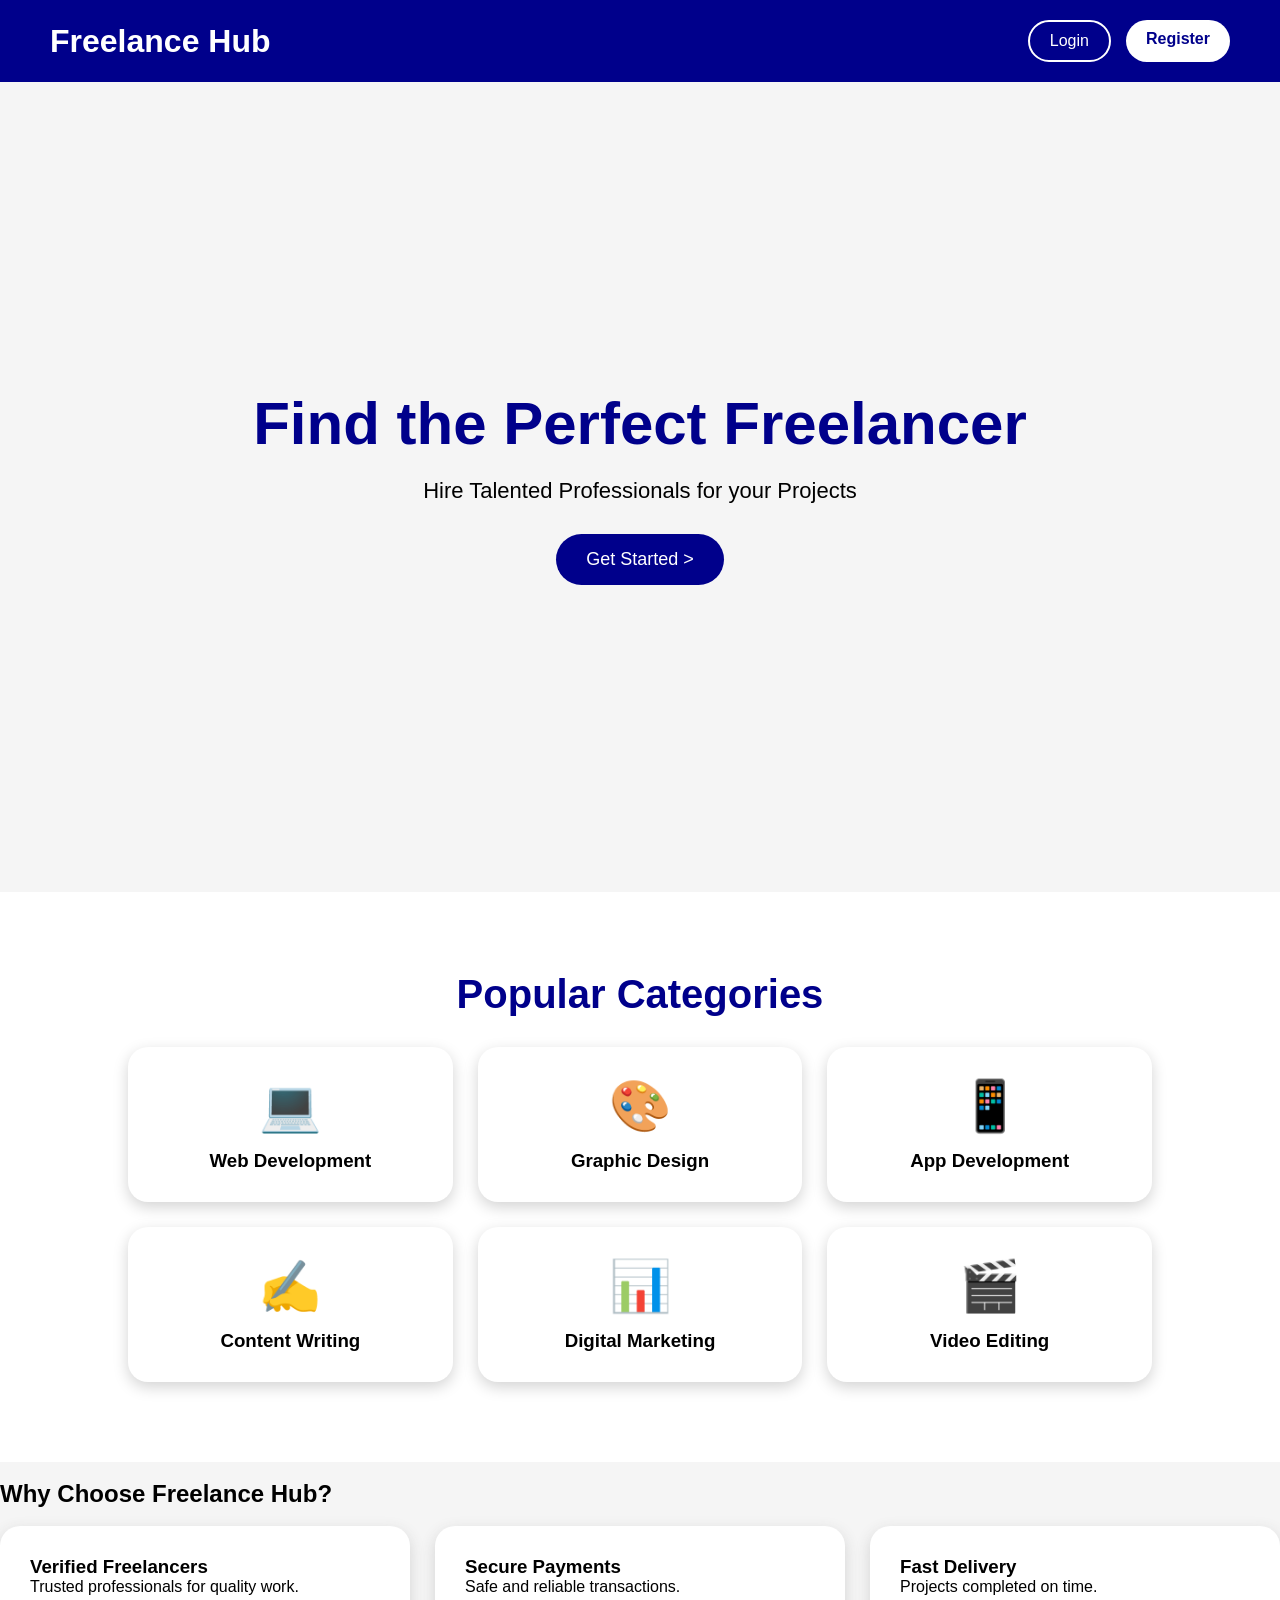
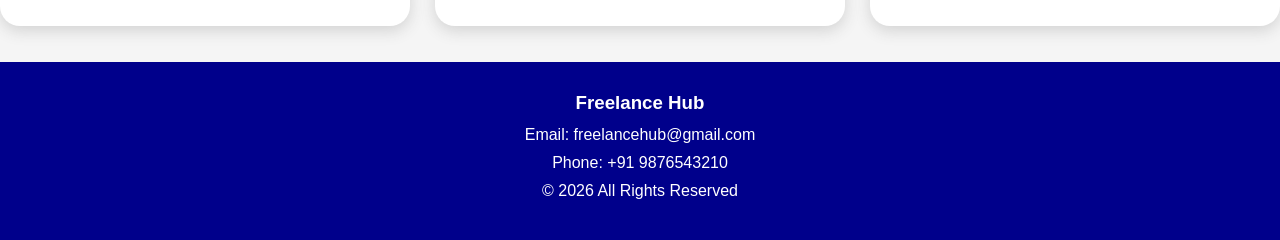
==== index.html @ 7cc54970 "Add files via upload" ====
<!DOCTYPE html>
<html>
    <head>
        <meta charset="UTF-8">
        <meta name="viewport" content="width=device-width,initial-scale=1.0">

        <title>Freelancer Marketplace</title>
        <link rel="stylesheet" href="style.css">
    </head>
    <body>

        <nav>

    <div class="logo">
        Freelance Hub
    </div>

    <div class="nav-buttons">

        <a href="login.html" class="login-btn">
            Login
        </a>

        <a href="register.html" class="register-btn">
            Register
        </a>

    </div>

</nav>

        <section class="hero">
            <h1>Find the Perfect Freelancer</h1>
            
            <p>Hire Talented Professionals for your Projects</p>

            <button>Get Started > </button>
        </section>

                <section class="categories">

            <h2>Popular Categories</h2>

            <div class="category-container">

            <div class="category-card">
            <div class="icon">💻</div>
            <h3>Web Development</h3>
            </div>

            <div class="category-card">
            <div class="icon">🎨</div>
            <h3>Graphic Design</h3>
            </div>

            <div class="category-card">
            <div class="icon">📱</div>
            <h3>App Development</h3>
            </div>

            <div class="category-card">
            <div class="icon">✍️</div>
            <h3>Content Writing</h3>
            </div>

            <div class="category-card">
            <div class="icon">📊</div>
            <h3>Digital Marketing</h3>
            </div>

            <div class="category-card">
            <div class="icon">🎬</div>
            <h3>Video Editing</h3>
            </div>

            </div>

            </section>

            <section class="why-us">
                <br>

                <h2>Why Choose Freelance Hub?</h2>
                <br>
        

                <div class="category-container">

                <div class="category-card">
                <h3>Verified Freelancers</h3>
                <p>Trusted professionals for quality work.</p>
                </div>

                <div class="category-card">
                <h3>Secure Payments</h3>
                <p>Safe and reliable transactions.</p>
                </div>

                <div class="category-card">
                <h3>Fast Delivery</h3>
                <p>Projects completed on time.</p>
                </div>

                </div>

            </section>
            <br>
            <br>

        
    <footer class="footer">

        <h3>Freelance Hub</h3>

        <p>Email:   freelancehub@gmail.com</p>

        <p>Phone:    +91 9876543210</p>

        <p>© 2026 All Rights Reserved</p>

        </footer>

        </body>
        </html>
---- style.css ----
*{
    margin:0;
    padding:0;
    font-family:Arial, sans-serif;
}

body{
    background:whitesmoke;
    color: black;
}

nav{
    display:flex;
    justify-content: space-between;
    align-items: center;
    padding: 20px 50px;
    background: darkblue;
    color:white
}

.logo{
    font-size: 32px;
    font-weight: bold;
    color: white;
}

ul{
    display:flex;
    list-style: none;
    gap:25px;
}

ul li a{
    color:white;
    text-decoration: none;
}

.hero{
    height:90vh;
    display:flex;
    flex-direction: column;
    justify-content: center;
    align-items: center;
    text-align: center;
}

.hero h1{
    font-size: 60px;
    margin-bottom:20px;
    color: darkblue;
}

.hero p{
    font-size:22px;
    margin-bottom:30px;
}

button{
    padding: 15px 30px;
    border: none;
    border-radius:30px;
    font-size: 18px;
    cursor:pointer;
    transition:0.4s;
    background: darkblue;
    color: white;
    
}

button:hover{
   box-shadow: 5px ;
   background-color:darkslateblue;
   transform:translateY(-5px);

}

.hero{
    animation: fadeIn 2s ;
}
@keyframes fadeIn{
    from{
        opacity: 0;
        transform: translateY(50px);
    }
    to{
        opacity: 1;
        transform: translateY(0);
    }
}

@media(max-width:768px){
    nav{
        flex-direction: column;
    }
    ul{
        flex-direction: column;
        margin-top: 20px;
    }
    .hero h1{
        font-size: 35px;
    }
    .hero p{
        font-size:18px;
    }
    button{
        width:80%
    }
}

.categories{
    padding:80px 10%;
    text-align:center;
    background:white;
}

.categories h2{
    font-size:40px;
    color:darkblue;
    margin-bottom:30px;
}

.category-container{
    display:grid;
    grid-template-columns:repeat(3,1fr);
    gap:25px;
}

.category-card{
    background:white;
    padding:30px;
    border-radius:20px;
    box-shadow:0 5px 15px lightgray;
    transition:0.4s;
    cursor: pointer;
}

.icon{
    font-size:50px;
    margin-bottom:15px;
}

.category-card h3{
    color:black;
}

.stats{
    padding:60px 10%;
    text-align:center;
    background:whitesmoke;
}

.stats h2{
    font-size:36px;
    color:darkblue;
    margin-bottom:40px;
}

.stats-container{
    display:grid;
    grid-template-columns:repeat(4,1fr);
    gap:25px;
}

.stat-card{
    background:white;
    padding:30px;
    border-radius:20px;
    box-shadow:0 5px 15px lightgray;
}

.stat-card h3{
    font-size:32px;
    color:darkblue;
    margin-bottom:10px;
}

.stat-card p{
    color:gray;
}


.Freelancer{
    padding:80px 10%;
    text-align:center;
    background:white;
}

.Freelancer h2{
    font-size:40px;
    margin-bottom:40px;
    color:darkblue;
}

.Freelancer-container{
    display:grid;
    grid-template-columns:repeat(3,1fr);
    gap:30px;
}

.Freelancer-card{
    background:white;
    padding:25px;
    border-radius:20px;
    box-shadow:0 5px 15px lightgray;
    transition:0.4s;
}

.Freelancer-card:hover{
    transform:translateY(-10px);
    box-shadow:0 15px 25px gray;
}

.Freelancer-card img{
    width:120px;
    height:120px;
    border-radius:50%;
    object-fit:cover;
    margin-bottom:15px;
}

.Freelancer-card h3{
    margin-bottom:10px;
    color:black;
}

.Freelancer-card p{
    color:gray;
    margin-bottom:15px;
}

.hire-btn{
    background:blue;
    color:white;
    border:none;
    padding:12px 25px;
    border-radius:30px;
    cursor:pointer;
}

.hire-btn:hover{
    background:darkblue;
}

@media(max-width:768px){

.Freelancer-container{
    grid-template-columns:1fr;
}

.project-container{
    grid-template-columns:1fr;
}

.category-container{
    grid-template-columns:1fr;
}

.stats-container{
        grid-template-columns:1fr;
    }

}

.projects{
    padding:80px 10%;
    background:whitesmoke;
    text-align:center;
}

.projects h2{
    font-size:40px;
    color:darkblue;
    margin-bottom:40px;
}

.project-container{
    display:grid;
    grid-template-columns:repeat(3,1fr);
    gap:30px;
}

.project-card{
    background:white;
    padding:25px;
    border-radius:20px;
    box-shadow:0 5px 15px lightgray;
    transition:0.4s;
}

.project-card:hover{
    transform:translateY(-10px);
    box-shadow:0 15px 25px gray;
}

.project-card h3{
    margin-bottom:15px;
}

.project-card p{
    margin-bottom:10px;
    color:gray;
}

.bid-btn{
    background:blue;
    color:white;
    border:none;
    padding:12px 25px;
    border-radius:30px;
    cursor:pointer;
}

.bid-btn:hover{
    background:darkblue;
}

.footer{
    background:darkblue;
    color:white;
    text-align:center;
    padding:30px;
}

.footer h3{
    margin-bottom:12px;
}

.footer p{
    margin:10px 0;
}


/*login page*/
.login-container{
    width:350px;
    margin:130px auto;
    padding:30px;
    background:white;
    border-radius:28px;
    box-shadow:0 5px 15px lightgray;
    text-align:center;
}

.login-container h2{
    margin-bottom:20px;
    color:darkblue;
}

.login-container input{
    width:80%;
    padding:12px;
    margin:10px 0;
    border:1px solid gray;
    border-radius:8px;
}

.login-container button{
    background:darkblue;
    color:white;
    border:none;
    padding:12px 25px;
    border-radius:25px;
    cursor:pointer;
}

/*Register page*/
.register-container{
    width:350px;
    margin:100px auto;
    padding:30px;
    background:white;
    border-radius:15px;
    box-shadow:0 5px 15px lightgray;
    text-align:center;
}

.register-container h2{
    margin-bottom:20px;
    color:darkblue;
}

.register-container input{
    width:90%;
    padding:12px;
    margin:10px auto;
    display:block;
    border:1px solid gray;
    border-radius:8px;
}

.register-container button{
    background:darkblue;
    color:white;
    border:none;
    padding:12px 25px;
    border-radius:25px;
    cursor:pointer;
}

.register-container button:hover{
    background:darkblue;
}

textarea{
    width:90%;
    padding:12px;
    margin:10px auto;
    display:block;
    border:1px solid darkslateblue;
    border-radius:8px;
}


.nav-buttons{
    display:flex;
    gap:15px;
}

.login-btn{
    text-decoration:none;
    color:white;
    padding:10px 20px;
    border:2px solid white;
    border-radius:25px;
}

.register-btn{
    text-decoration:none;
    background:white;
    color:darkblue;
    padding:10px 20px;
    border-radius:25px;
    font-weight:bold;
}

.login-btn:hover{
    background:white;
    color:darkblue;
}

.register-btn:hover{
    background:whitesmoke;
}

.category-card a{
    text-decoration:none;
    color:inherit;

}

.category-card:hover{
    transform:translateY(-25px) scale(1.05);
    box-shadow:0 15px 30px gray;
}

/* Contact Page */

.contact-container{
    width:450px;
    margin:80px auto;
    padding:35px;
    background:white;
    border-radius:20px;
    box-shadow:0 5px 15px lightgray;
    text-align:center;
}

.contact-container h2{
    color:darkblue;
    margin-bottom:20px;
}

.contact-container input,
.contact-container textarea{
    width:90%;
    padding:12px;
    margin:10px 0;
    border:1px solid lightgray;
    border-radius:8px;
    font-size:16px;
}

.contact-container button{
    background:darkblue;
    color:white;
    padding:12px 25px;
    border:none;
    border-radius:25px;
    cursor:pointer;
    margin-top:10px;
}

.contact-container button:hover{
    background:darkblue;
}

.contact-container p{
    margin-top:15px;
    color:gray;
}

.search-bar{
    width:400px;
    padding:15px;
    margin-top:20px;
    border:1px solid lightgray;
    border-radius:30px;
    font-size:16px;
}

.project-card p{
    margin-bottom:10px;
}

.project-card p:last-of-type{
    color:green;
    font-weight:bold;
}

.role-select{
    display:flex;
    justify-content:center;
    gap:28px;
    margin:15px 0;
    font-size:15px;
}
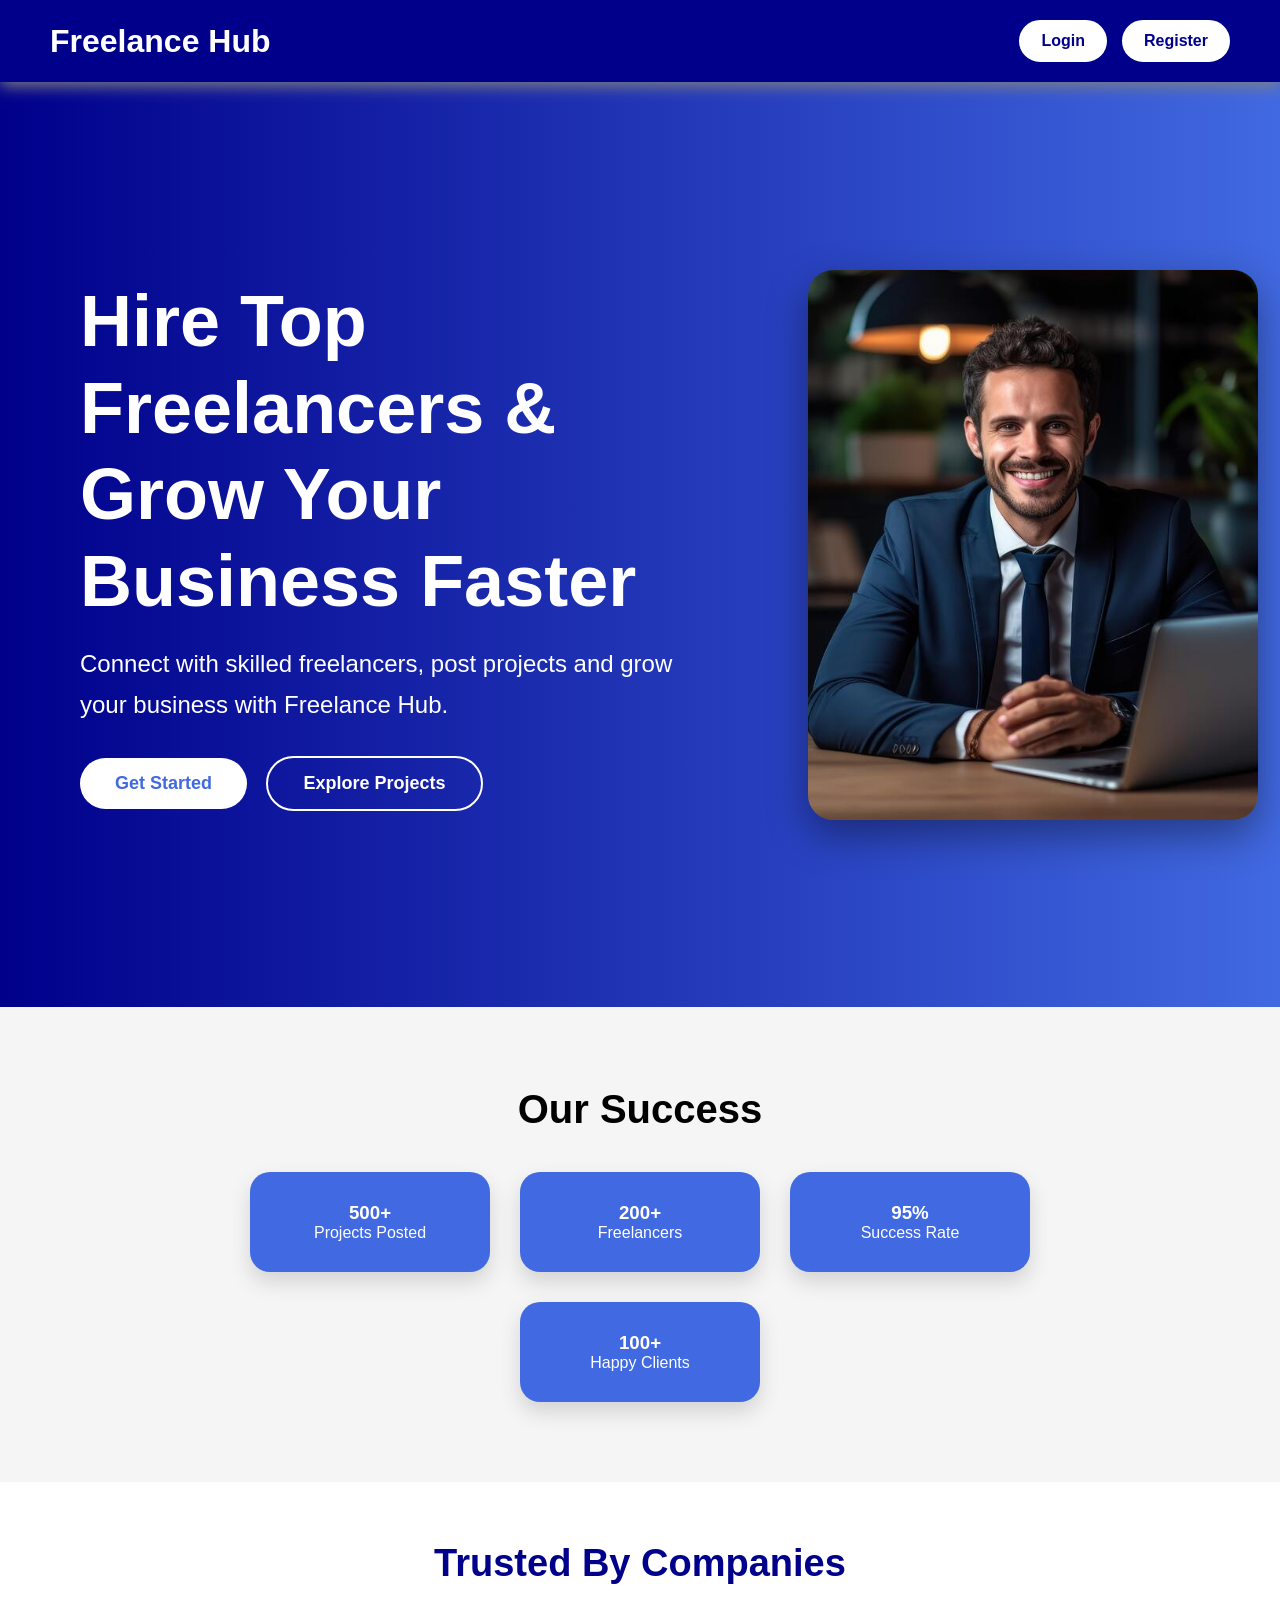
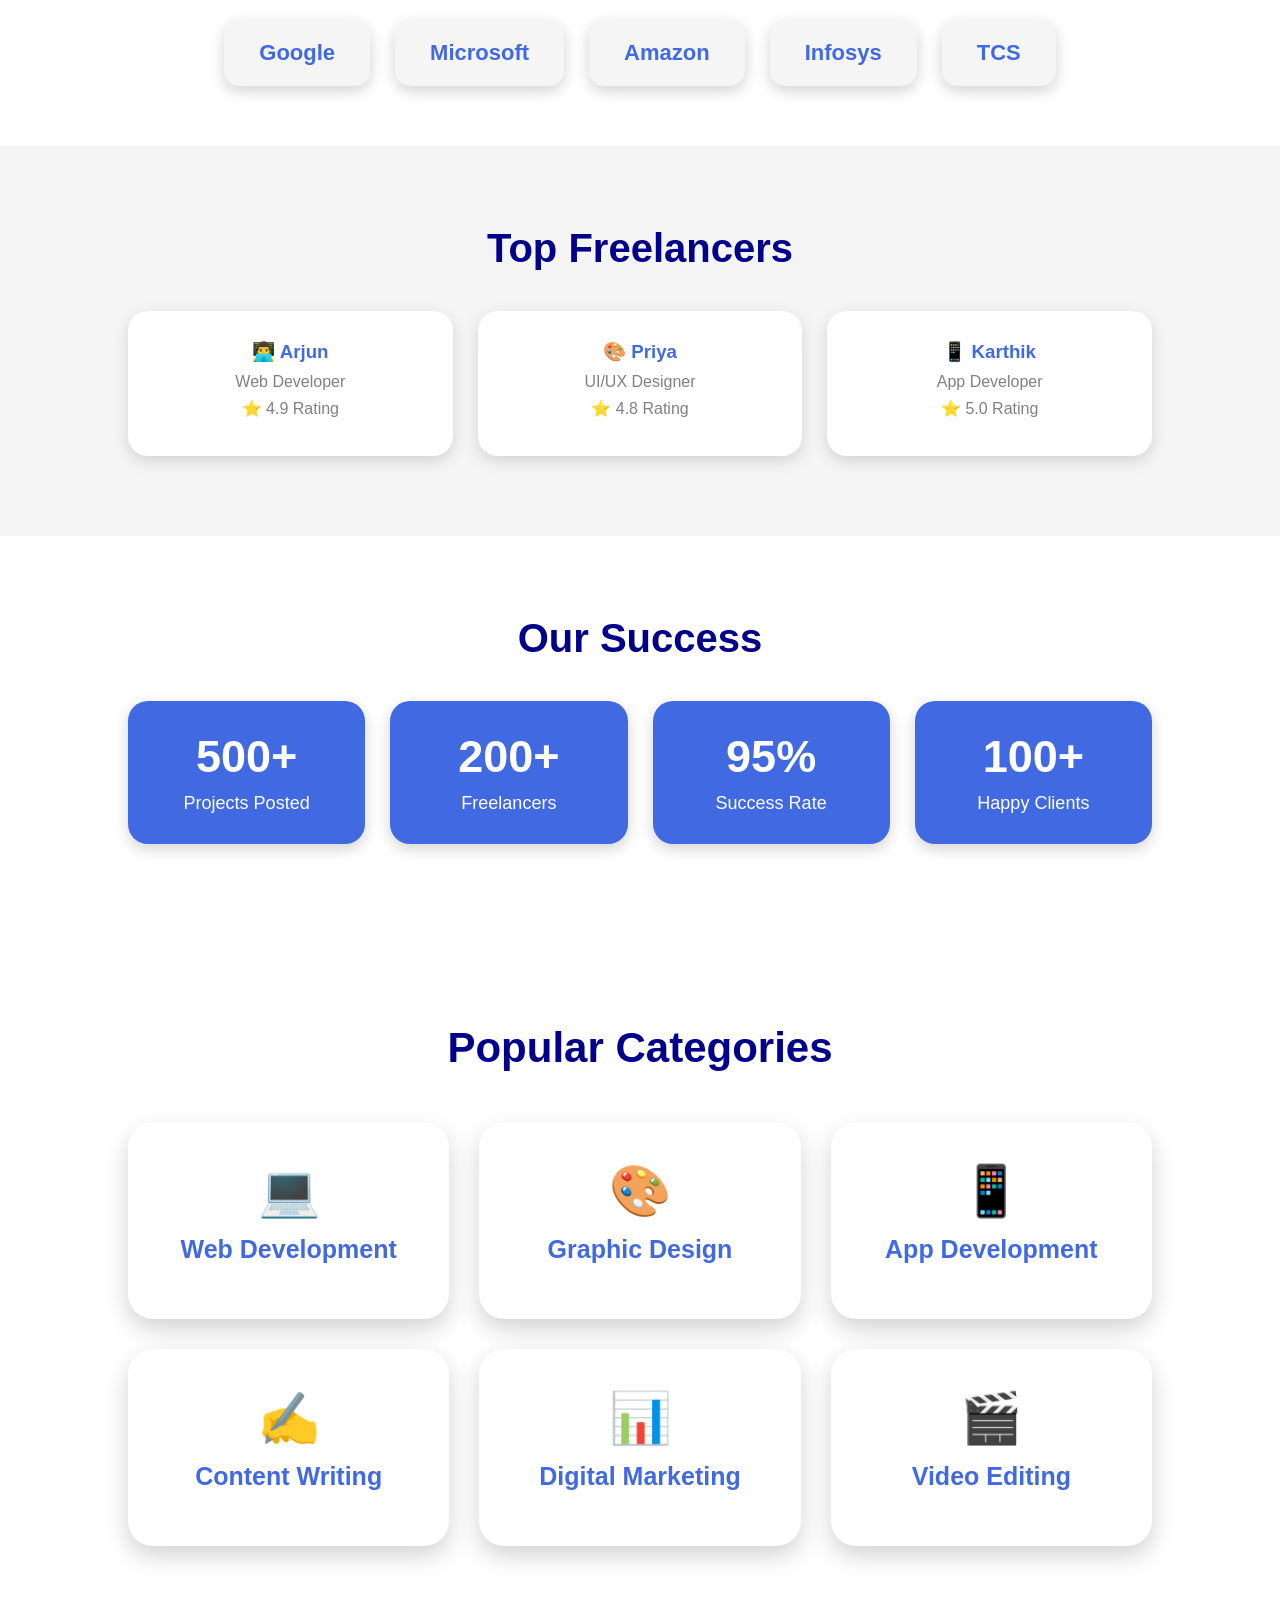
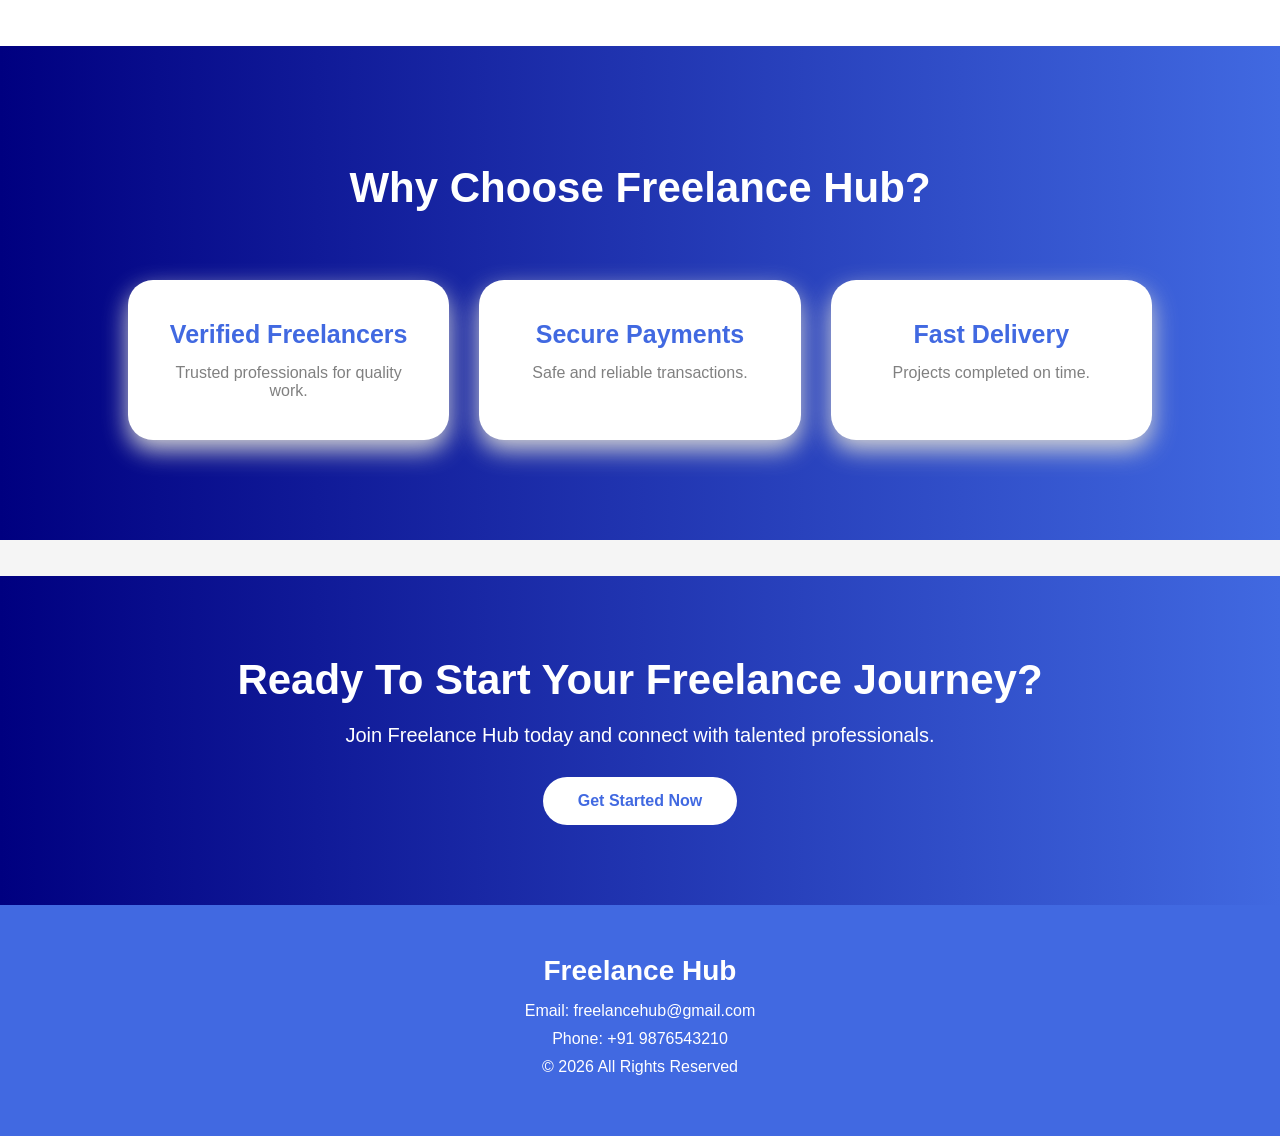
==== commit 9e6bde1a: "Add files via upload Updated" ====
--- a/index.html
+++ b/index.html
@@ -5,7 +5,7 @@
         <meta name="viewport" content="width=device-width,initial-scale=1.0">
 
         <title>Freelancer Marketplace</title>
-        <link rel="stylesheet" href="style.css">
+        <link rel="stylesheet" href="style1.css">
     </head>
     <body>
 
@@ -28,16 +28,157 @@
     </div>
 
 </nav>
-
-        <section class="hero">
-            <h1>Find the Perfect Freelancer</h1>
-            
-            <p>Hire Talented Professionals for your Projects</p>
-
-            <button>Get Started > </button>
-        </section>
-
-                <section class="categories">
+<section class="hero">
+
+<div class="hero-left">
+<h1>
+Hire Top Freelancers &
+Grow Your Business Faster
+</h1>
+
+<p>
+Connect with skilled freelancers, post projects and grow your business with Freelance Hub.
+</p>
+<button>Get Started</button>
+
+<button class="explore-btn">
+Explore Projects
+</button>
+
+</div>
+<div class="hero-right">
+
+<img src="bg.jpeg" alt="Freelancer" class="hero-image">
+
+</div>
+
+
+
+
+
+</section>
+
+<section class="success-section">
+
+<h2>Our Success</h2>
+
+<div class="success-container">
+
+<div class="success-card">
+<h3>500+</h3>
+<p>Projects Posted</p>
+</div>
+
+<div class="success-card">
+<h3>200+</h3>
+<p>Freelancers</p>
+</div>
+
+<div class="success-card">
+<h3>95%</h3>
+<p>Success Rate</p>
+</div>
+
+<div class="success-card">
+<h3>100+</h3>
+<p>Happy Clients</p>
+</div>
+
+</div>
+
+</section>
+
+<section class="companies">
+
+<h2>Trusted By Companies</h2>
+
+<div class="company-container">
+
+<div class="company-card">Google</div>
+
+<div class="company-card">Microsoft</div>
+
+<div class="company-card">Amazon</div>
+
+<div class="company-card">Infosys</div>
+
+<div class="company-card">TCS</div>
+
+</div>
+
+</section>
+
+<section class="featured-home">
+
+<h2>Top Freelancers</h2>
+
+<div class="featured-home-container">
+
+<div class="featured-home-card">
+
+<h3>👨‍💻 Arjun</h3>
+
+<p>Web Developer</p>
+
+<p>⭐ 4.9 Rating</p>
+
+</div>
+
+<div class="featured-home-card">
+
+<h3>🎨 Priya</h3>
+
+<p>UI/UX Designer</p>
+
+<p>⭐ 4.8 Rating</p>
+
+</div>
+
+<div class="featured-home-card">
+
+<h3>📱 Karthik</h3>
+
+<p>App Developer</p>
+
+<p>⭐ 5.0 Rating</p>
+
+</div>
+
+</div>
+
+</section>
+
+<section class="home-stats">
+
+<h2>Our Success</h2>
+
+<div class="home-stats-container">
+
+<div class="home-stat-card">
+<h1>500+</h1>
+<p>Projects Posted</p>
+</div>
+
+<div class="home-stat-card">
+<h1>200+</h1>
+<p>Freelancers</p>
+</div>
+
+<div class="home-stat-card">
+<h1>95%</h1>
+<p>Success Rate</p>
+</div>
+
+<div class="home-stat-card">
+<h1>100+</h1>
+<p>Happy Clients</p>
+</div>
+
+</div>
+
+</section>
+
+    <section class="categories">
 
             <h2>Popular Categories</h2>
 
@@ -82,6 +223,7 @@
 
                 <h2>Why Choose Freelance Hub?</h2>
                 <br>
+
         
 
                 <div class="category-container">
@@ -107,6 +249,20 @@
             <br>
             <br>
 
+            <section class="cta">
+
+<h2>Ready To Start Your Freelance Journey?</h2>
+
+<p>
+Join Freelance Hub today and connect with talented professionals.
+</p>
+
+<a href="register.html" class="cta-btn">
+Get Started Now
+</a>
+
+</section>
+
         
     <footer class="footer">
 
--- a/style1.css
+++ b/style1.css
@@ -0,0 +1,1549 @@
+*{
+    margin:0;
+    padding:0;
+    font-family:Arial, sans-serif;
+}
+
+*{
+    font-family: Arial, sans-serif !important;
+}
+
+html{
+    scroll-behavior: smooth;
+}
+
+body{
+    background:whitesmoke;
+    color: black;
+}
+nav{
+    display:flex;
+    justify-content:space-between;
+    align-items:center;
+
+    padding:20px 50px;
+
+    background:darkblue;
+
+    position:sticky;
+    top:0;
+    z-index:1000;
+
+    box-shadow:0 4px 15px gray;
+}
+
+.logo{
+    font-size:32px;
+    font-weight:bold;
+    color:white;
+}
+
+ul{
+    display:flex;
+    list-style:none;
+    gap:20px;
+}
+
+ul li a{
+    color:white;
+    text-decoration:none;
+
+    padding:10px 20px;
+
+    border-radius:25px;
+
+    transition:0.3s;
+}
+
+ul li a:hover{
+    background:white;
+    color:darkblue;
+}
+.hero{
+    display:flex;
+    justify-content:space-between;
+    align-items:center;
+
+    padding:80px 10%;
+
+    background:linear-gradient(135deg,#00008b,#3f6cff);
+    color:white;
+}
+
+.hero-left{
+    width:50%;
+}
+
+.hero-left h1{
+    font-size:65px;
+    margin-bottom:20px;
+}
+
+.hero-left p{
+    font-size:24px;
+    line-height:1.6;
+    margin-bottom:30px;
+}
+
+.hero-image{
+    width:450px;
+    height:550px;
+
+    object-fit:cover;
+
+    border-radius:25px;
+
+    box-shadow:0 15px 40px rgba(0,0,0,0.4);
+}
+
+
+.hero-right{
+    width:35%;
+    display:flex;
+    flex-direction:column;
+    gap:20px;
+}
+
+.hero-box{
+    background:white;
+    padding:25px;
+    border-radius:20px;
+    box-shadow:0 10px 25px lightgray;
+    text-align:center;
+}
+
+.hero-box h2{
+    color:royalblue;
+    font-size:40px;
+}
+
+.hero-box p{
+    color:gray;
+}
+
+.search-bar{
+    width:450px;
+    padding:18px;
+    border:none;
+    border-radius:40px;
+    font-size:18px;
+    box-shadow:0 5px 15px gray;
+    outline:none;
+    margin-bottom:20px;
+}
+button{
+    background:white;
+    color:royalblue;
+    padding:15px 35px;
+    border:none;
+    border-radius:35px;
+    font-size:18px;
+    font-weight:bold;
+    cursor:pointer;
+    transition:0.4s;
+}
+
+button:hover{
+    transform:translateY(-5px);
+}
+
+.hero{
+    animation: fadeIn 2s ;
+}
+@keyframes fadeIn{
+    from{
+        opacity: 0;
+        transform: translateY(50px);
+    }
+    to{
+        opacity: 1;
+        transform: translateY(0);
+    }
+}
+
+@media(max-width:768px){
+    nav{
+        flex-direction: column;
+    }
+    ul{
+        flex-direction: column;
+        margin-top: 20px;
+    }
+    .hero h1{
+        font-size: 35px;
+    }
+    .hero p{
+        font-size:18px;
+    }
+    button{
+        width:80%
+    }
+}
+
+.categories{
+    padding:100px 10%;
+    text-align:center;
+    background:white;
+}
+
+.categories h2{
+    font-size:40px;
+    color:darkblue;
+    margin-bottom:30px;
+}
+
+.category-container{
+    display:grid;
+    grid-template-columns:repeat(3,1fr);
+    gap:25px;
+}
+
+.category-card{
+    background:white;
+    padding:40px;
+    border-radius:25px;
+    text-align:center;
+    box-shadow:0 10px 25px lightgray;
+    transition:0.4s;
+}
+
+.category-card:hover{
+    transform:translateY(-15px);
+}
+
+.category-card h3{
+    font-size:25px;
+    margin-bottom:15px;
+    color:royalblue;
+}
+
+.category-card p{
+    color:gray;
+}
+
+.icon{
+    font-size:50px;
+    margin-bottom:15px;
+}
+
+.categories{
+    padding:100px 10%;
+    background:white;
+}
+
+.categories h2{
+    text-align:center;
+    font-size:42px;
+    color:darkblue;
+    margin-bottom:50px;
+}
+
+.category-container{
+    display:grid;
+    grid-template-columns:repeat(3,1fr);
+    gap:30px;
+}
+
+
+.companies{
+    padding:80px 10%;
+    text-align:center;
+    background:white;
+}
+
+.companies h2{
+    font-size:40px;
+    margin-bottom:40px;
+    color:darkblue;
+}
+
+.company-container{
+    display:flex;
+    justify-content:center;
+    gap:25px;
+    flex-wrap:wrap;
+}
+
+.company-card{
+    background:whitesmoke;
+    padding:20px 40px;
+    border-radius:15px;
+    font-size:22px;
+    font-weight:bold;
+    box-shadow:0 5px 15px lightgray;
+}
+
+.stats{
+    padding:100px 10%;
+    background:whitesmoke;
+    text-align:center;
+}
+
+.stats h2{
+    font-size:42px;
+    color:darkblue;
+}
+
+.stats-container{
+    display:grid;
+    grid-template-columns:repeat(4,1fr);
+    gap:25px;
+    margin-top:50px;
+}
+.stat-card{
+    background:white;
+    padding:35px;
+    border-radius:25px;
+    text-align:center;
+    box-shadow:0 10px 25px lightgray;
+    border-top:6px solid royalblue;
+    transition:0.4s;
+}
+
+.stat-card:hover{
+    transform:translateY(-10px);
+}
+
+.stat-card h3{
+    font-size:45px;
+    color:royalblue;
+    margin-bottom:10px;
+}
+
+.stat-card p{
+    color:gray;
+    font-size:18px;
+}
+
+.stat-card h2{
+    font-size:40px;
+    margin-bottom:10px;
+}
+
+.Freelancer{
+    padding:50px 5%;
+
+    background:
+    linear-gradient(
+    135deg,
+    midnightblue,
+    royalblue,
+    deepskyblue
+    );
+
+    min-height:100vh;
+}
+
+.Freelancer h2{
+    color:white;
+    font-size:50px;
+    margin-bottom:15px;
+}
+
+.Freelancer-container{
+    display:grid;
+    grid-template-columns:repeat(3,1fr);
+    gap:30px;
+
+    max-width:1200px;
+    margin:50px auto 0 auto;
+}
+
+.Freelancer-card{
+   background:white;
+    padding:25px;
+    border-radius:20px;
+    box-shadow:0 5px 15px lightgray;
+    transition:0.4s;
+}
+
+.Freelancer-card:hover{
+    transform:translateY(-10px);
+    box-shadow:0 15px 25px gray;
+}
+
+.Freelancer-card img{
+    width:120px;
+    height:120px;
+    border-radius:50%;
+    object-fit:cover;
+    margin-bottom:15px;
+}
+
+.Freelancer-card h3{
+    margin-bottom:10px;
+    color:black;
+}
+
+.Freelancer-card p{
+    color:gray;
+    margin-bottom:15px;
+}
+
+.hire-btn{
+    background:blue;
+    color:white;
+    border:none;
+    padding:12px 25px;
+    border-radius:30px;
+    cursor:pointer;
+}
+
+.hire-btn:hover{
+    background:darkblue;
+}
+
+@media(max-width:768px){
+
+.Freelancer-container{
+    grid-template-columns:1fr;
+}
+
+.project-container{
+    grid-template-columns:1fr;
+}
+
+.category-container{
+    grid-template-columns:1fr;
+}
+
+.stats-container{
+        grid-template-columns:1fr;
+    }
+
+}
+
+.projects{
+    padding:80px 10%;
+    background:whitesmoke;
+    text-align:center;
+}
+
+.projects h2{
+    font-size:40px;
+    color:whitesmoke;
+    margin-bottom:40px;
+}
+
+.project-container{
+    display:grid;
+    grid-template-columns:repeat(3,1fr);
+    gap:30px;
+}
+.project-card{
+    background:white;
+
+    padding:30px;
+
+    border-radius:25px;
+
+    text-align:center;
+
+    box-shadow:0 10px 25px lightgray;
+
+    transition:0.4s;
+}
+
+.project-card:hover{
+    transform:translateY(-10px);
+    box-shadow:0 20px 35px gray;
+}
+
+.project-card h3{
+    margin-bottom:15px;
+}
+
+.project-card p{
+    margin-bottom:10px;
+    color:gray;
+}
+
+.button{
+    background:royalblue;
+    color:white;
+    border:none;
+    padding:15px 30px;
+    border-radius:30px;
+    cursor:pointer;
+    transition:0.4s;
+}
+
+button:hover{
+    background:darkblue;
+    transform:translateY(-5px);
+}
+
+.budget{
+    color:green;
+    font-size:22px;
+    font-weight:bold;
+    margin:15px 0;
+}
+
+.status{
+    color:royalblue;
+    font-weight:bold;
+    margin:15px 0;
+}
+
+.bid-btn{
+    background:royalblue;
+    color:white;
+
+    border:none;
+
+    padding:12px 25px;
+
+    border-radius:30px;
+
+    cursor:pointer;
+
+    font-weight:bold;
+}
+
+.bid-btn:hover{
+    background:darkblue;
+}
+
+.footer{
+    background:royalblue;
+    color:white;
+    text-align:center;
+    padding:50px;
+}
+
+.footer h3{
+    font-size: 28px;
+    margin-bottom:15px;
+}
+
+.footer p{
+    margin:10px 0;
+}
+
+
+/*login page*/
+.login-container{
+    width:400px;
+    background:white;
+    padding:40px;
+    border-radius:25px;
+    text-align:center;
+    box-shadow:0 15px 35px gray;
+}
+
+.login-container h2{
+    color:darkblue;
+    font-size:35px;
+    margin-bottom:10px;
+}
+.login-text{
+    color:gray;
+    margin-bottom:25px;
+}
+
+.login-container h2{
+    color:darkblue;
+    font-size:35px;
+    margin-bottom:10px;
+}
+
+.login-container input{
+    width:100%;
+    padding:15px;
+    margin:12px 0;
+    border:1px solid lightgray;
+    border-radius:12px;
+    font-size:16px;
+}
+.login-container button{
+    width:100%;
+    background:royalblue;
+    color:white;
+    padding:15px;
+    border:none;
+    border-radius:12px;
+    font-size:18px;
+    cursor:pointer;
+    margin-top:15px;
+}
+
+.login-container button:hover{
+    background:darkblue;
+}
+.login-page{
+    min-height:100vh;
+    display:flex;
+    justify-content:center;
+    align-items:center;
+
+    background:linear-gradient(
+    to right,
+    navy,
+    royalblue,
+    deepskyblue
+    );
+}
+
+/*Register page*/
+.register-container{
+    width:450px;
+
+    background:white;
+
+    padding:40px;
+
+    border-radius:25px;
+
+    text-align:center;
+
+    box-shadow:0 15px 35px gray;
+}
+
+.register-container h2{
+    color: darkblue;
+    font-size:35px;
+    margin-bottom:10px;
+    
+}
+
+.register-text{
+    color:gray;
+    margin-bottom:25px;
+}
+.register-container input{
+    width:100%;
+
+    padding:8px;
+
+    margin:12px 0;
+
+    border:1px solid lightgray;
+
+    border-radius:12px;
+
+    font-size:16px;
+}
+
+.register-container button{
+    width:100%;
+
+    background:royalblue;
+
+    color:white;
+
+    padding:15px;
+
+    border:none;
+
+    border-radius:12px;
+
+    font-size:18px;
+
+    cursor:pointer;
+
+    margin-top:15px;
+}
+
+.register-container button:hover{
+    background:darkblue;
+}
+
+.register-link{
+    margin-top:20px;
+}
+
+.register-link a{
+    text-decoration:none;
+    color:royalblue;
+    font-weight:bold;
+}
+
+textarea{
+    width:90%;
+    padding:12px;
+    margin:10px auto;
+    display:block;
+    border:1px solid darkslateblue;
+    border-radius:8px;
+}
+
+
+.nav-buttons{
+    display:flex;
+    gap:15px;
+}
+
+.login-btn{
+    text-decoration:none;
+    background:white;
+    color:darkblue;
+    padding:10px 20px;
+    border:2px solid white;
+    border-radius:25px;
+    font-weight: bold;
+}
+
+.register-btn{
+    text-decoration:none;
+    background:white;
+    color:darkblue;
+    padding:10px 20px;
+    border:2px solid white;
+    border-radius:25px;
+    font-weight:bold;
+}
+
+.login-btn:hover{
+    background:royalblue;
+    color:white;
+}
+
+.register-btn:hover{
+    background:royalblue;
+    color:white
+}
+
+.category-card a{
+    text-decoration:none;
+    color:inherit;
+
+}
+
+.category-card:hover{
+    transform:translateY(-25px) scale(1.05);
+    box-shadow:0 15px 30px gray;
+}
+
+/* Contact Page */
+
+.contact-container{
+    width:700px;
+
+    max-width:90%;
+
+    margin:50px auto;
+
+    padding:40px;
+
+    background:white;
+
+    border-radius:25px;
+
+    box-shadow:0 10px 25px lightgray;
+}
+
+.contact-container h2{
+    color:darkblue;
+    margin-bottom:20px;
+}
+
+.contact-container input,
+.contact-container textarea{
+    width:90%;
+    padding:12px;
+    margin:10px 0;
+    border:1px solid lightgray;
+    border-radius:8px;
+    font-size:16px;
+}
+
+.contact-container button{
+    background:darkslate;
+    color:white;
+    padding:12px 25px;
+    border:none;
+    border-radius:25px;
+    cursor:pointer;
+    margin-top:10px;
+}
+
+.contact-container button:hover{
+    background:darkblue;
+}
+
+.contact-container p{
+    margin-top:15px;
+    color:gray;
+}
+
+.search-bar{
+    width:400px;
+    padding:15px;
+    margin-top:20px;
+    border:1px solid lightgray;
+    border-radius:30px;
+    font-size:16px;
+}
+
+.project-card p{
+    margin-bottom:10px;
+}
+
+.project-card p:last-of-type{
+    color:green;
+    font-weight:bold;
+}
+
+.role-select{
+    display:flex;
+    justify-content:space-around;
+
+    margin:20px 0;
+
+    padding:10px;
+
+    background:whitesmoke;
+
+    border-radius:12px;
+}
+
+.hero{
+    min-height:85vh;
+    background:linear-gradient(to right,darkblue,royalblue);
+    display:flex;
+    justify-content:space-between;
+    align-items:center;
+    padding:80px;
+}
+
+.hero-left{
+    width:55%;
+}
+.hero-left h1{
+    font-size:72px;
+    line-height:1.2;
+}
+.hero-left p{
+    font-size:24px;
+    color:white;
+    margin-bottom:30px;
+    line-height:1.7;
+}
+
+.hero-right{
+    width:35%;
+    display:flex;
+    flex-direction:column;
+    gap:20px;
+}
+
+.hero-box{
+    background:white;
+    padding:25px;
+    border-radius:20px;
+    text-align:center;
+    box-shadow:0 5px 15px lightgray;
+}
+
+.hero-box h2{
+    color:royalblue;
+    font-size:40px;
+}
+
+.hero-box p{
+    color:gray;
+}
+
+.featured{
+    padding:100px 10%;
+    text-align:center;
+    background:whitesmoke;
+}
+
+.featured h2{
+    font-size:40px;
+    color:darkblue;
+    margin-bottom:40px;
+}
+
+.featured-container{
+    display:grid;
+    grid-template-columns:repeat(3,1fr);
+    gap:30px;
+}
+
+.featured-card{
+    background:white;
+    padding:35px;
+    border-radius:25px;
+    box-shadow:0 10px 20px lightgray;
+    transition:0.4s;
+}
+
+.featured-card:hover{
+    transform:translateY(-10px);
+}
+
+.featured-card h3{
+    margin-bottom:15px;
+}
+
+.featured-card p{
+    color:gray;
+    margin-bottom:20px;
+}
+
+.recent-projects{
+    padding:100px 10%;
+    background:white;
+    text-align:center;
+}
+
+.recent-projects h2{
+    font-size:40px;
+    color:darkblue;
+    margin-bottom:40px;
+}
+
+.recent-container{
+    display:grid;
+    grid-template-columns:repeat(3,1fr);
+    gap:30px;
+}
+
+.recent-card{
+    background:whitesmoke;
+    padding:30px;
+    border-radius:20px;
+    border-left:6px solid royalblue;
+}
+
+.how-it-works{
+    padding:100px 10%;
+    text-align:center;
+    background:whitesmoke;
+}
+
+.how-it-works h2{
+    font-size:42px;
+    color:darkblue;
+    margin-bottom:50px;
+}
+
+.work-container{
+    display:grid;
+    grid-template-columns:repeat(3,1fr);
+    gap:30px;
+}
+
+.work-card{
+    background:white;
+    padding:40px;
+    border-radius:25px;
+    box-shadow:0 10px 25px lightgray;
+    transition:0.4s;
+}
+
+.work-card:hover{
+    transform:translateY(-10px);
+}
+
+.why-us{
+    padding:100px 10%;
+    background:linear-gradient(to right,navy,royalblue);
+    color:white;
+    text-align:center;
+}
+
+.why-us h2{
+    font-size:42px;
+    margin-bottom:50px;
+}
+
+.why-container{
+    display:grid;
+    grid-template-columns:repeat(3,1fr);
+    gap:30px;
+}
+
+.why-container div{
+    background:white;
+    color:black;
+    padding:30px;
+    border-radius:20px;
+}
+
+.testimonials{
+    padding:100px 10%;
+    text-align:center;
+    background:white;
+}
+
+.testimonials h2{
+    font-size:42px;
+    color:darkblue;
+    margin-bottom:50px;
+}
+
+.testimonial-container{
+    display:grid;
+    grid-template-columns:repeat(3,1fr);
+    gap:30px;
+}
+
+.testimonial-card{
+    background:whitesmoke;
+    padding:30px;
+    border-radius:20px;
+    box-shadow:0 5px 15px lightgray;
+}
+
+@media(max-width:768px){
+
+.hero{
+    flex-direction:column;
+}
+
+.hero-left,
+.hero-right{
+    width:100%;
+}
+
+.search-bar{
+    width:90%;
+}
+
+.stats-container,
+.category-container,
+.featured-container,
+.recent-container,
+.work-container,
+.why-container,
+.testimonial-container{
+    grid-template-columns:1fr;
+}
+
+}
+
+.hero-stat-card{
+    background:white;
+    padding:25px;
+    border-radius:20px;
+    text-align:center;
+    box-shadow:0 10px 25px lightgray;
+    transition:0.4s;
+}
+
+.hero-stat-card:hover{
+    transform:translateY(-10px);
+}
+
+.hero-stat-card h2{
+    color:royalblue;
+    font-size:42px;
+    margin-bottom:10px;
+}
+
+.hero-stat-card p{
+    color:gray;
+    font-size:18px;
+}
+
+.explore-btn{
+    background:transparent;
+    color:white;
+    border:2px solid white;
+    margin-left:15px;
+}
+
+.explore-btn:hover{
+    background:white;
+    color:royalblue;
+}
+
+.companies{
+    padding:60px 10%;
+    text-align:center;
+    background:white;
+}
+
+.companies h2{
+    font-size:38px;
+    color:darkblue;
+    margin-bottom:35px;
+}
+
+.company-container{
+    display:flex;
+    justify-content:center;
+    gap:25px;
+    flex-wrap:wrap;
+}
+
+.company-card{
+    background:whitesmoke;
+    padding:20px 35px;
+    border-radius:15px;
+    font-size:22px;
+    font-weight:bold;
+    color:royalblue;
+    box-shadow:0 5px 15px lightgray;
+    transition:0.4s;
+}
+
+.company-card:hover{
+    transform:translateY(-8px);
+}
+
+.featured-home{
+    padding:80px 10%;
+    background:whitesmoke;
+    text-align:center;
+}
+
+.featured-home h2{
+    font-size:40px;
+    color:darkblue;
+    margin-bottom:40px;
+}
+
+.featured-home-container{
+    display:grid;
+    grid-template-columns:repeat(3,1fr);
+    gap:25px;
+}
+
+.featured-home-card{
+    background:white;
+    padding:30px;
+    border-radius:20px;
+    box-shadow:0 5px 15px lightgray;
+    transition:0.4s;
+}
+
+.featured-home-card:hover{
+    transform:translateY(-10px);
+    box-shadow:0 15px 25px gray;
+}
+
+.featured-home-card h3{
+    color:royalblue;
+    margin-bottom:10px;
+}
+
+.featured-home-card p{
+    margin:8px 0;
+    color:gray;
+}
+
+.home-stats{
+    padding:80px 10%;
+    text-align:center;
+    background:white;
+}
+
+.home-stats h2{
+    font-size:40px;
+    color:darkblue;
+    margin-bottom:40px;
+}
+
+.home-stats-container{
+    display:grid;
+    grid-template-columns:repeat(4,1fr);
+    gap:25px;
+}
+
+.home-stat-card{
+    background:royalblue;
+    color:white;
+    padding:30px;
+    border-radius:20px;
+    box-shadow:0 5px 15px lightgray;
+    transition:0.4s;
+}
+
+.home-stat-card:hover{
+    transform:translateY(-10px);
+}
+
+.home-stat-card h1{
+    font-size:45px;
+    margin-bottom:10px;
+}
+
+.home-stat-card p{
+    font-size:18px;
+}
+
+.cta{
+    padding:80px 10%;
+    text-align:center;
+    background:linear-gradient(to right,navy,royalblue);
+    color:white;
+}
+
+.cta h2{
+    font-size:42px;
+    margin-bottom:20px;
+}
+
+.cta p{
+    font-size:20px;
+    margin-bottom:30px;
+}
+
+.cta-btn{
+    background:white;
+    color:royalblue;
+    text-decoration:none;
+    padding:15px 35px;
+    border-radius:30px;
+    font-weight:bold;
+    display:inline-block;
+}
+
+.cta-btn:hover{
+    background:whitesmoke;
+}
+
+.register-page{
+    min-height:100vh;
+    display:flex;
+    justify-content:center;
+    align-items:center;
+
+    background:linear-gradient(
+    to right,
+    darkblue,
+    royalblue,
+    deepskyblue
+    );
+}
+
+.login-link{
+    margin-top:20px;
+}
+
+.login-link a{
+    text-decoration:none;
+    color:royalblue;
+    font-weight:bold;
+}
+
+.freelancer-subtitle{
+    color:white;
+    opacity:0.9;
+    font-size:20px;
+    margin-bottom:50px;
+}
+
+.Freelancer-card{
+    background:white;
+    padding:25px;
+    border-radius:25px;
+    box-shadow:0 10px 25px lightgray;
+    transition:0.4s;
+    text-align:center;
+    position:relative;
+    overflow:hidden;
+}
+
+.Freelancer-card:hover{
+    transform:translateY(-12px);
+    box-shadow:0 20px 35px gray;
+}
+
+.Freelancer-card img{
+    width:120px;
+    height:120px;
+    border-radius:50%;
+    object-fit:cover;
+    border:4px solid royalblue;
+    margin-bottom:15px;
+}
+
+.Freelancer-card h3{
+    color:darkblue;
+    margin-bottom:10px;
+    font-size:24px;
+}
+
+.skill{
+    font-weight:bold;
+    margin:10px 0;
+
+    color:royalblue;
+    padding:8px;
+    border-radius:20px;
+    margin:12px 0;
+    font-size:14px;
+    font-weight:bold;
+}
+
+.hire-btn{
+    background:royalblue;
+    color:white;
+    border:none;
+    padding:12px 25px;
+    border-radius:30px;
+    cursor:pointer;
+    font-weight:bold;
+    margin-top:10px;
+}
+
+.hire-btn:hover{
+    background:darkblue;
+}
+
+.page-banner{
+    text-align:center;
+
+    padding:80px 20px;
+
+    background:
+    linear-gradient(
+    135deg,
+    midnightblue,
+    royalblue,
+    deepskyblue
+    );
+
+    color:white;
+}
+
+.page-banner h1{
+    font-size:60px;
+    margin-bottom:20px;
+}
+
+.page-banner p{
+    font-size:22px;
+}
+
+.project-subtitle{
+    text-align:center;
+    color:white;
+    font-size:20px;
+    margin-bottom:40px;
+}
+
+.projects{
+    padding:80px 5%;
+
+    background:
+    linear-gradient(
+    135deg,
+    midnightblue,
+    royalblue,
+    deepskyblue
+    );
+
+    min-height:100vh;
+}
+
+.project-container{
+    display:grid;
+    grid-template-columns:repeat(3,1fr);
+    gap:30px;
+
+    max-width:1200px;
+    margin:auto;
+}
+
+.project-search{
+    text-align:center;
+    margin:30px 0;
+}
+
+.project-search input{
+    width:500px;
+
+    max-width:90%;
+
+    padding:15px 20px;
+
+    border:none;
+
+    border-radius:30px;
+
+    font-size:16px;
+}
+
+.project-filters{
+    display:flex;
+
+    justify-content:center;
+
+    flex-wrap:wrap;
+
+    gap:15px;
+
+    margin-bottom:50px;
+}
+
+.project-filters button{
+    background:white;
+
+    color:royalblue;
+
+    border:none;
+
+    padding:10px 20px;
+
+    border-radius:25px;
+
+    font-weight:bold;
+
+    cursor:pointer;
+}
+
+.project-filters button:hover{
+    background:darkblue;
+    color:white;
+}
+
+.contact-info{
+    display:grid;
+    grid-template-columns:repeat(3,1fr);
+    gap:25px;
+
+    max-width:1200px;
+
+    margin:40px auto;
+}
+
+.info-card{
+    background:white;
+
+    padding:25px;
+
+    text-align:center;
+
+    border-radius:20px;
+
+    box-shadow:0 10px 25px lightgray;
+
+    transition:0.4s;
+}
+
+.info-card:hover{
+    transform:translateY(-10px);
+}
+
+.info-card h3{
+    color:royalblue;
+    margin-bottom:10px;
+}
+
+.success-section{
+    padding:80px 10%;
+    text-align:center;
+}
+
+.success-section h2{
+    margin-bottom:40px;
+    font-size:40px;
+}
+
+.success-container{
+    display:flex;
+    justify-content:center;
+    gap:30px;
+    flex-wrap:wrap;
+}
+
+.success-card{
+    width:180px;
+    padding:30px;
+
+    background:royalblue;
+    color:white;
+
+    border-radius:20px;
+
+    box-shadow:0 10px 20px lightgray;
+}
+
+.profile-container{
+
+width:500px;
+
+margin:50px auto;
+
+padding:40px;
+
+background:white;
+
+border-radius:20px;
+
+box-shadow:0 10px 30px rgba(0,0,0,0.2);
+
+text-align:center;
+
+}
+
+.profile-pic{
+
+width:140px;
+
+height:140px;
+
+border-radius:50%;
+
+object-fit:cover;
+
+margin-bottom:20px;
+
+border:5px solid royalblue;
+
+}
+
+.profile-container input,
+.profile-container textarea{
+
+width:100%;
+
+padding:15px;
+
+margin:12px 0;
+
+border-radius:10px;
+
+border:1px solid #ccc;
+
+font-size:16px;
+
+}
+
+.profile-container button{
+
+width:100%;
+
+padding:15px;
+
+background:royalblue;
+
+color:white;
+
+border:none;
+
+border-radius:10px;
+
+font-size:18px;
+
+cursor:pointer;
+
+transition:.3s;
+
+}
+
+.profile-container button:hover{
+
+background:darkblue;
+
+}
+
+#welcomeUser{
+
+font-size:28px;
+
+color:#FFD700;
+
+margin-bottom:20px;
+
+font-weight:bold;
+
+}
+
